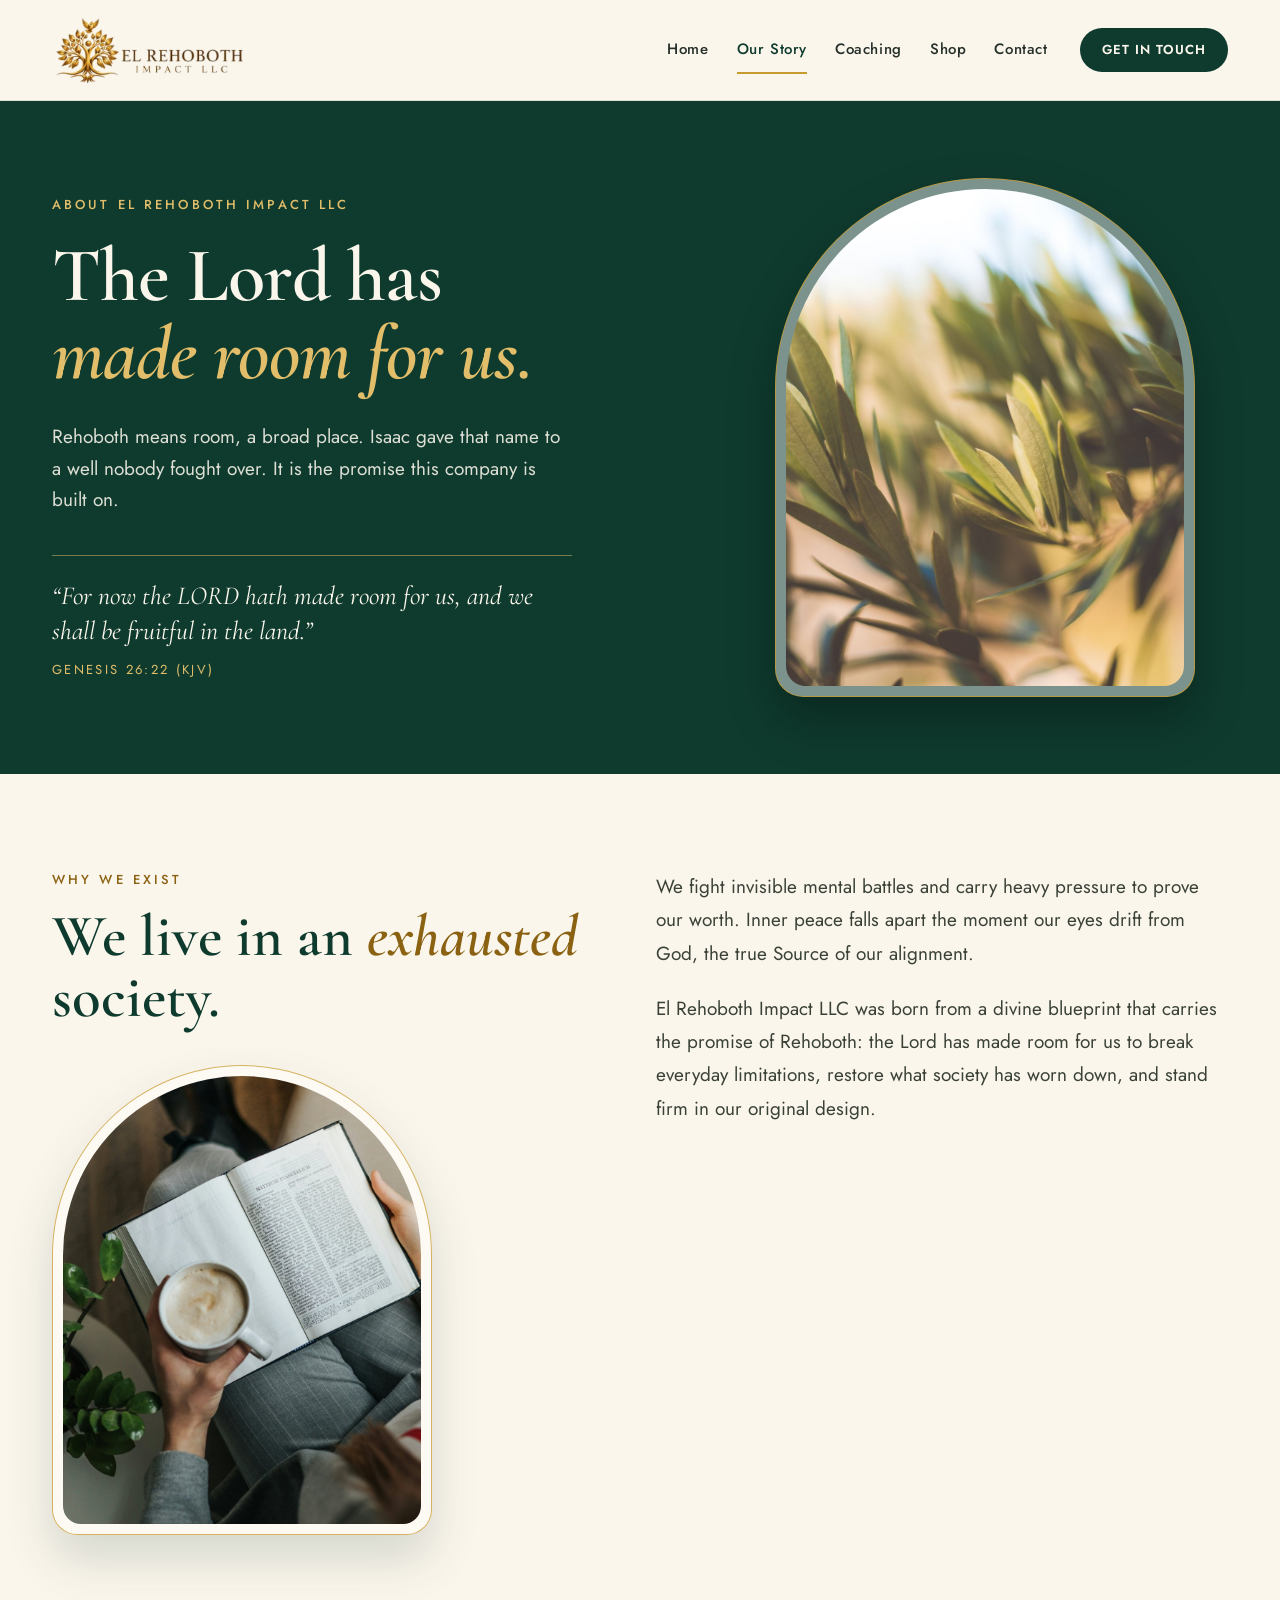
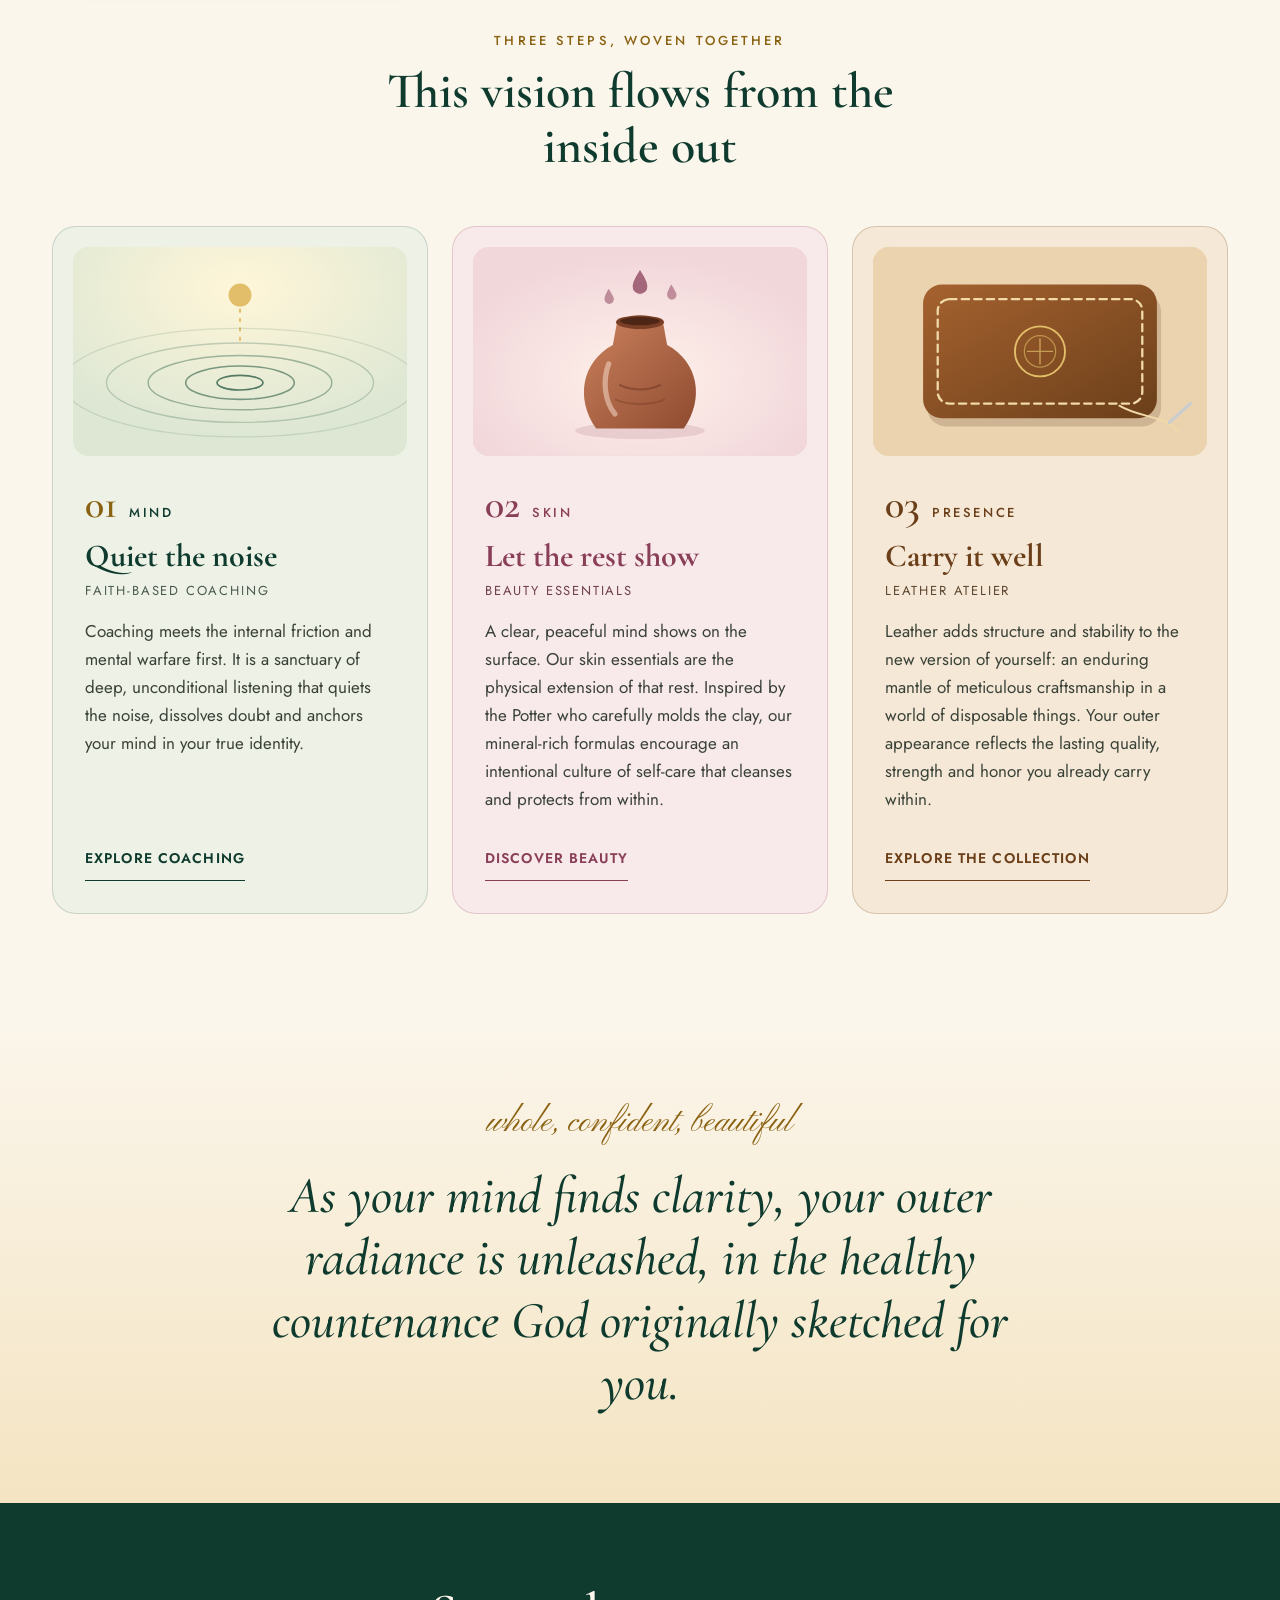
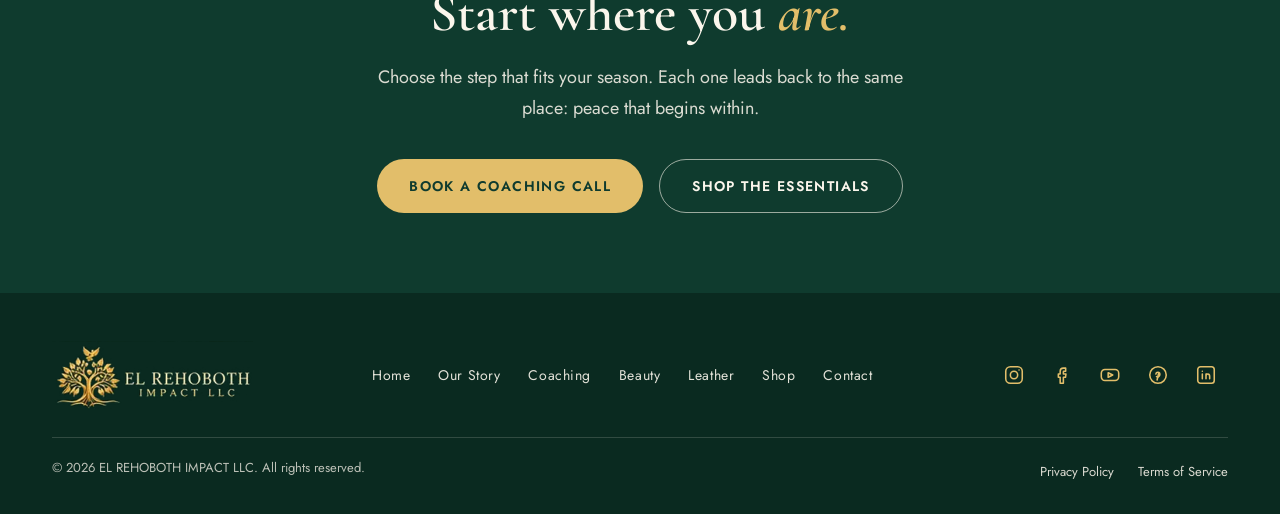
==== about.html @ 3566c7e3 "Initial commit: El Rehoboth Impact LLC website preview" ====
<!doctype html>
<html lang="en">
<head>
<meta charset="utf-8">
<meta name="viewport" content="width=device-width, initial-scale=1">
<title>Our Story | El Rehoboth Impact LLC</title>
<meta name="description" content="El Rehoboth Impact LLC: faith-based coaching, beauty essentials and leather craftsmanship, three expressions of one purpose.">
<link rel="preconnect" href="https://fonts.googleapis.com">
<link rel="preconnect" href="https://fonts.gstatic.com" crossorigin>
<link href="https://fonts.googleapis.com/css2?family=Cormorant+Garamond:ital,wght@0,500;0,600;0,700;1,500;1,600&family=Jost:wght@400;500;600&family=Pinyon+Script&display=swap" rel="stylesheet">
<style>
*,*::before,*::after{box-sizing:border-box}
body{margin:0;background:#FBF6EC}
a{text-decoration:none}
img{max-width:100%}
.erh-bar{padding:14px 32px}.erh-logo{height:72px}.erh-wide{display:flex}.erh-burger{display:none}
@media (max-width:899px){.erh-bar{padding:10px 20px}.erh-logo{height:60px}.erh-wide{display:none}.erh-burger{display:flex}}
@media (min-width:900px){.erh-mob{display:none!important}}
.erh-mob:not([hidden]){display:block}

body{margin:0}
a{text-decoration:none}
a:hover{opacity:.88}

</style>
</head>
<body>


<div style="width: 100%; background: #FBF6EC; color: #26302A; font-family: 'Jost', system-ui, sans-serif; line-height: 1.5; overflow: hidden;">

<!-- HEADER -->
<header class="erh-header" style="width: 100%; background: #FBF6EC; border-bottom: 1px solid rgba(15,59,46,0.12); font-family: 'Jost', system-ui, sans-serif; color: #26302A;">
<div class="erh-bar" style="max-width: 1240px; margin: 0 auto; box-sizing: border-box; display: flex; align-items: center; justify-content: space-between; gap: 16px 32px;">
<a href="index.html" aria-label="El Rehoboth Impact LLC, home" style="display: flex; align-items: center;"><img class="erh-logo" src="assets/logo-header.png" alt="El Rehoboth Impact LLC" style="display: block; width: auto;"></a>
<nav class="erh-wide" aria-label="Main" style="align-items: center; gap: 4px 28px;"><a href="index.html" style="white-space: nowrap; padding: 12px 0; font-size: 15px; font-weight: 500; letter-spacing: 0.04em; text-decoration: none; color: #26302A; border-bottom: 2px solid transparent;">Home</a><a href="about.html" style="white-space: nowrap; padding: 12px 0; font-size: 15px; font-weight: 500; letter-spacing: 0.04em; text-decoration: none; color: #0F3B2E; border-bottom: 2px solid #C99A2E;">Our Story</a><a href="coaching.html" style="white-space: nowrap; padding: 12px 0; font-size: 15px; font-weight: 500; letter-spacing: 0.04em; text-decoration: none; color: #26302A; border-bottom: 2px solid transparent;">Coaching</a><a href="shop.html" style="white-space: nowrap; padding: 12px 0; font-size: 15px; font-weight: 500; letter-spacing: 0.04em; text-decoration: none; color: #26302A; border-bottom: 2px solid transparent;">Shop</a><a href="contact.html" style="white-space: nowrap; padding: 12px 0; font-size: 15px; font-weight: 500; letter-spacing: 0.04em; text-decoration: none; color: #26302A; border-bottom: 2px solid transparent;">Contact</a><a href="contact.html" style="white-space: nowrap; height: 44px; padding: 0 22px; margin-left: 4px; border-radius: 999px; background: #0F3B2E; color: #FBF6EC; display: inline-flex; align-items: center; font-size: 13px; font-weight: 600; letter-spacing: 0.08em; text-transform: uppercase; text-decoration: none;">Get in Touch</a></nav>
<button class="erh-burger" type="button" aria-label="Menu" aria-expanded="false" style="width: 48px; height: 48px; border-radius: 14px; border: 1.5px solid #0F3B2E; background: transparent; color: #0F3B2E; align-items: center; justify-content: center; cursor: pointer;"><svg width="24" height="24" viewBox="0 0 24 24" fill="none" stroke="currentColor" stroke-width="1.8" stroke-linecap="round" aria-hidden="true"><path class="erh-ico" d="M4 7H20M4 12H20M4 17H20"></path></svg></button>
</div>
<nav class="erh-mob" aria-label="Mobile" hidden style="border-top: 1px solid rgba(15,59,46,0.12); padding: 8px 20px 28px; background: #FBF6EC;"><a href="index.html" style="display: flex; align-items: center; justify-content: space-between; min-height: 58px; padding: 0 4px; font-family: 'Cormorant Garamond', serif; font-size: 28px; font-weight: 600; text-decoration: none; color: #26302A; border-bottom: 1px solid rgba(15,59,46,0.12);"><span>Home</span><span style="width: 8px; height: 8px; border-radius: 50%; background: transparent;"></span></a><a href="about.html" style="display: flex; align-items: center; justify-content: space-between; min-height: 58px; padding: 0 4px; font-family: 'Cormorant Garamond', serif; font-size: 28px; font-weight: 600; text-decoration: none; color: #0F3B2E; border-bottom: 1px solid rgba(15,59,46,0.12);"><span>Our Story</span><span style="width: 8px; height: 8px; border-radius: 50%; background: #C99A2E;"></span></a><a href="coaching.html" style="display: flex; align-items: center; justify-content: space-between; min-height: 58px; padding: 0 4px; font-family: 'Cormorant Garamond', serif; font-size: 28px; font-weight: 600; text-decoration: none; color: #26302A; border-bottom: 1px solid rgba(15,59,46,0.12);"><span>Coaching</span><span style="width: 8px; height: 8px; border-radius: 50%; background: transparent;"></span></a><a href="shop.html" style="display: flex; align-items: center; justify-content: space-between; min-height: 58px; padding: 0 4px; font-family: 'Cormorant Garamond', serif; font-size: 28px; font-weight: 600; text-decoration: none; color: #26302A; border-bottom: 1px solid rgba(15,59,46,0.12);"><span>Shop</span><span style="width: 8px; height: 8px; border-radius: 50%; background: transparent;"></span></a><a href="contact.html" style="display: flex; align-items: center; justify-content: space-between; min-height: 58px; padding: 0 4px; font-family: 'Cormorant Garamond', serif; font-size: 28px; font-weight: 600; text-decoration: none; color: #26302A; border-bottom: 1px solid rgba(15,59,46,0.12);"><span>Contact</span><span style="width: 8px; height: 8px; border-radius: 50%; background: transparent;"></span></a><a href="contact.html" style="margin-top: 24px; height: 54px; border-radius: 999px; background: #0F3B2E; color: #FBF6EC; display: flex; align-items: center; justify-content: center; font-size: 14px; font-weight: 600; letter-spacing: 0.1em; text-transform: uppercase; text-decoration: none;">Get in Touch</a></nav>
</header>

<!-- ABOUT HERO: a broad place -->
<section style="overflow: hidden; background: #0F3B2E;">
<div style="max-width: 1240px; margin: 0 auto; padding: clamp(48px, 6vw, 88px) clamp(20px, 5vw, 32px) clamp(56px, 6vw, 96px); display: flex; flex-wrap: wrap; align-items: center; gap: 40px 64px;">
<div style="flex: 1 1 440px; min-width: 0; max-width: 640px;">
<div style="font-size: 13px; font-weight: 500; letter-spacing: 0.24em; text-transform: uppercase; color: #E2BE6A;">About El Rehoboth Impact LLC</div>
<h1 style="margin: 22px 0 0; font-family: 'Cormorant Garamond', serif; font-weight: 600; font-size: clamp(44px, 6vw, 80px); line-height: 1.02; color: #FBF6EC; letter-spacing: -0.01em;">
<span style="display: block;">The Lord has</span>
<span style="display: block; font-style: italic; color: #E2BE6A;">made room for us.</span>
</h1>
<p style="margin: 28px 0 0; max-width: 520px; font-size: 19px; line-height: 1.65; color: rgba(251,246,236,0.88);">Rehoboth means room, a broad place. Isaac gave that name to a well nobody fought over. It is the promise this company is built on.</p>
<figure style="margin: 40px 0 0; padding: 0; max-width: 520px; border-top: 1px solid rgba(226,190,106,0.5); padding-top: 22px;">
<blockquote style="margin: 0; font-family: 'Cormorant Garamond', serif; font-style: italic; font-size: 26px; line-height: 1.35; color: #FBF6EC;">“For now the LORD hath made room for us, and we shall be fruitful in the land.”</blockquote>
<figcaption style="margin-top: 12px; font-size: 13px; letter-spacing: 0.18em; text-transform: uppercase; color: #E2BE6A;">Genesis 26:22 (KJV)</figcaption>
</figure>
</div>
<div style="flex: 1 1 300px; min-width: 0; display: flex; justify-content: center;">
<div style="margin-top: 0px; width: 100%; max-width: 420px; box-sizing: border-box; padding: 10px; border: 1.5px solid rgba(201,154,46,0.75); border-radius: 210px 210px 28px 28px; background: rgba(255,255,255,0.45); box-shadow: 0 24px 48px rgba(0,0,0,0.3);">
<div style="border-radius: 200px 200px 20px 20px; overflow: hidden;">
<img src="assets/about-olive.jpg" alt="Sunlit olive branch against a soft golden background" style="display: block; width: 100%; aspect-ratio: 4 / 5; object-fit: cover; object-position: 55% 50%;">
</div>
</div>
</div>
</div>
</section>

<!-- WHY WE EXIST -->
<section style="background: #FBF6EC; padding: 96px 0 40px;">
<div style="max-width: 1240px; margin: 0 auto; padding: 0 32px; display: flex; flex-wrap: wrap; gap: 40px 72px; align-items: flex-start;">
<div style="flex: 1 1 380px; min-width: 0;">
<div style="font-size: 13px; font-weight: 500; letter-spacing: 0.24em; text-transform: uppercase; color: #8A6212;">Why we exist</div>
<h2 style="margin: 16px 0 0; font-family: 'Cormorant Garamond', serif; font-weight: 600; font-size: clamp(36px, 4.6vw, 60px); line-height: 1.05; color: #0F3B2E;">We live in an <span style="font-style: italic; color: #8A6212;">exhausted</span> society.</h2>
<div style="margin-top: 36px; width: 100%; max-width: 380px; box-sizing: border-box; padding: 10px; border: 1.5px solid rgba(201,154,46,0.75); border-radius: 210px 210px 28px 28px; background: rgba(255,255,255,0.45); box-shadow: 0 24px 48px rgba(15,59,46,0.16);">
<div style="border-radius: 200px 200px 20px 20px; overflow: hidden;">
<img src="assets/about-bible.jpg" alt="Hands holding an open Bible and a cup of coffee" style="display: block; width: 100%; aspect-ratio: 4 / 5; object-fit: cover; object-position: 50% 45%;">
</div>
</div>
</div>
<div style="flex: 1 1 420px; min-width: 0; font-size: 19px; line-height: 1.75; color: #3A4238;">
<p style="margin: 0;">We fight invisible mental battles and carry heavy pressure to prove our worth. Inner peace falls apart the moment our eyes drift from God, the true Source of our alignment.</p>
<p style="margin: 22px 0 0;">El Rehoboth Impact LLC was born from a divine blueprint that carries the promise of Rehoboth: the Lord has made room for us to break everyday limitations, restore what society has worn down, and stand firm in our original design.</p>
</div>
</div>
</section>

<!-- THREE STEPS -->
<section style="background: #FBF6EC; padding: 56px 0 96px;">
<div style="max-width: 1240px; margin: 0 auto; padding: 0 32px;">
<div style="text-align: center; max-width: 620px; margin: 0 auto 52px;">
<div style="font-size: 13px; font-weight: 500; letter-spacing: 0.24em; text-transform: uppercase; color: #8A6212;">Three steps, woven together</div>
<h2 style="margin: 14px 0 0; font-family: 'Cormorant Garamond', serif; font-weight: 600; font-size: clamp(34px, 4vw, 50px); line-height: 1.1; color: #0F3B2E;">This vision flows from the inside out</h2>
</div>
<div style="display: flex; flex-wrap: wrap; gap: 24px;">

<article id="mind" style="flex: 1 1 320px; min-width: 0; box-sizing: border-box; padding: 20px 20px 32px; border-radius: 24px; background: #EDF1E6; border: 1px solid rgba(15,59,46,0.16); display: flex; flex-direction: column;">
<div style="border-radius: 16px; overflow: hidden; background: #DDE7D4;">
<svg viewBox="0 0 320 200" style="display: block; width: 100%; height: auto;" role="img" aria-label="Ripples settling on still water under a single point of light">
<defs>
<radialGradient id="calmGlow" cx="0.5" cy="0.2" r="0.7"><stop offset="0" stop-color="#FFF6D8"></stop><stop offset="1" stop-color="#DDE7D4"></stop></radialGradient>
</defs>
<rect width="320" height="200" fill="url(#calmGlow)"></rect>
<circle cx="160" cy="46" r="11" fill="#E2BE6A"></circle>
<path d="M160 60V92" stroke="#E2BE6A" stroke-width="2" stroke-linecap="round" stroke-dasharray="2 7"></path>
<g fill="none" stroke="#2F5E46">
<ellipse cx="160" cy="130" rx="22" ry="7" stroke-opacity="0.8" stroke-width="1.6"></ellipse>
<ellipse cx="160" cy="130" rx="52" ry="16" stroke-opacity="0.6" stroke-width="1.5"></ellipse>
<ellipse cx="160" cy="130" rx="88" ry="26" stroke-opacity="0.42" stroke-width="1.4"></ellipse>
<ellipse cx="160" cy="130" rx="128" ry="38" stroke-opacity="0.26" stroke-width="1.3"></ellipse>
<ellipse cx="160" cy="130" rx="170" ry="52" stroke-opacity="0.15" stroke-width="1.2"></ellipse>
</g>
</svg>
</div>
<div style="padding: 28px 12px 0; display: flex; flex-direction: column; flex: 1;">
<div style="display: flex; align-items: baseline; gap: 12px;">
<span style="font-family: 'Cormorant Garamond', serif; font-size: 40px; font-weight: 600; line-height: 1; color: #8A6212;">01</span>
<span style="font-size: 13px; font-weight: 500; letter-spacing: 0.2em; text-transform: uppercase; color: #0F3B2E;">Mind</span>
</div>
<h3 style="margin: 14px 0 0; font-family: 'Cormorant Garamond', serif; font-weight: 700; font-size: 32px; line-height: 1.1; color: #0F3B2E;">Quiet the noise</h3>
<div style="margin-top: 8px; font-size: 13px; letter-spacing: 0.14em; text-transform: uppercase; color: #4B5A50;">Faith-Based Coaching</div>
<p style="margin: 16px 0 0; font-size: 17px; line-height: 1.65; color: #3A4238;">Coaching meets the internal friction and mental warfare first. It is a sanctuary of deep, unconditional listening that quiets the noise, dissolves doubt and anchors your mind in your true identity.</p>
<div style="margin-top: auto; padding-top: 24px;">
<a href="coaching.html" style="min-height: 44px; display: inline-flex; align-items: center; gap: 10px; font-size: 14px; font-weight: 600; letter-spacing: 0.08em; text-transform: uppercase; color: #0F3B2E; border-bottom: 1.5px solid #0F3B2E;">Explore coaching</a>
</div>
</div>
</article>

<article id="skin" style="flex: 1 1 320px; min-width: 0; box-sizing: border-box; padding: 20px 20px 32px; border-radius: 24px; background: #F8E9EA; border: 1px solid rgba(138,63,88,0.2); display: flex; flex-direction: column;">
<div style="border-radius: 16px; overflow: hidden; background: #F1D6DA;">
<svg viewBox="0 0 320 200" style="display: block; width: 100%; height: auto;" role="img" aria-label="A clay vessel with drops of dew falling toward it">
<defs>
<radialGradient id="vesselGlow" cx="0.5" cy="0.62" r="0.6"><stop offset="0" stop-color="#FFF1EA"></stop><stop offset="1" stop-color="#F1D6DA"></stop></radialGradient>
<linearGradient id="clay" x1="0" y1="0" x2="1" y2="1"><stop offset="0" stop-color="#C9805C"></stop><stop offset="1" stop-color="#8F4B30"></stop></linearGradient>
</defs>
<rect width="320" height="200" fill="url(#vesselGlow)"></rect>
<ellipse cx="160" cy="176" rx="62" ry="8" fill="#8A3F58" fill-opacity="0.14"></ellipse>
<path d="M118 174C98 146 104 110 134 94L138 72H182L186 94C216 110 222 146 202 174Z" fill="url(#clay)"></path>
<ellipse cx="160" cy="72" rx="23" ry="6.5" fill="#7A3E26"></ellipse>
<ellipse cx="160" cy="71" rx="19" ry="4" fill="#4E2616"></ellipse>
<path d="M130 112C124 128 126 148 136 160" fill="none" stroke="#F5D9C6" stroke-opacity="0.55" stroke-width="5" stroke-linecap="round"></path>
<path d="M140 132C152 138 168 138 180 132" fill="none" stroke="#6E3520" stroke-opacity="0.5" stroke-width="2"></path>
<path d="M136 146C150 152 170 152 184 146" fill="none" stroke="#6E3520" stroke-opacity="0.35" stroke-width="2"></path>
<g fill="#8A3F58">
<path d="M160 22C155 30 153 34 153 38A7 7 0 0 0 167 38C167 34 165 30 160 22Z" fill-opacity="0.75"></path>
<path d="M190 36C187 41 186 44 186 46A4.5 4.5 0 0 0 195 46C195 44 193 41 190 36Z" fill-opacity="0.5"></path>
<path d="M130 40C127 45 126 48 126 50A4.5 4.5 0 0 0 135 50C135 48 133 45 130 40Z" fill-opacity="0.5"></path>
</g>
</svg>
</div>
<div style="padding: 28px 12px 0; display: flex; flex-direction: column; flex: 1;">
<div style="display: flex; align-items: baseline; gap: 12px;">
<span style="font-family: 'Cormorant Garamond', serif; font-size: 40px; font-weight: 600; line-height: 1; color: #8A3F58;">02</span>
<span style="font-size: 13px; font-weight: 500; letter-spacing: 0.2em; text-transform: uppercase; color: #8A3F58;">Skin</span>
</div>
<h3 style="margin: 14px 0 0; font-family: 'Cormorant Garamond', serif; font-weight: 700; font-size: 32px; line-height: 1.1; color: #8A3F58;">Let the rest show</h3>
<div style="margin-top: 8px; font-size: 13px; letter-spacing: 0.14em; text-transform: uppercase; color: #6E3F4E;">Beauty Essentials</div>
<p style="margin: 16px 0 0; font-size: 17px; line-height: 1.65; color: #3A4238;">A clear, peaceful mind shows on the surface. Our skin essentials are the physical extension of that rest. Inspired by the Potter who carefully molds the clay, our mineral-rich formulas encourage an intentional culture of self-care that cleanses and protects from within.</p>
<div style="margin-top: auto; padding-top: 24px;">
<a href="beauty.html" style="min-height: 44px; display: inline-flex; align-items: center; gap: 10px; font-size: 14px; font-weight: 600; letter-spacing: 0.08em; text-transform: uppercase; color: #8A3F58; border-bottom: 1.5px solid #8A3F58;">Discover beauty</a>
</div>
</div>
</article>

<article id="presence" style="flex: 1 1 320px; min-width: 0; box-sizing: border-box; padding: 20px 20px 32px; border-radius: 24px; background: #F5E8D6; border: 1px solid rgba(107,63,26,0.22); display: flex; flex-direction: column;">
<div style="border-radius: 16px; overflow: hidden; background: #EBD3B0;">
<svg viewBox="0 0 320 200" style="display: block; width: 100%; height: auto;" role="img" aria-label="A piece of leather with hand-stitched edges and a needle">
<defs>
<linearGradient id="hide" x1="0" y1="0" x2="1" y2="1"><stop offset="0" stop-color="#A5622F"></stop><stop offset="1" stop-color="#6B3F1A"></stop></linearGradient>
</defs>
<rect width="320" height="200" fill="#EBD3B0"></rect>
<rect x="48" y="36" width="224" height="128" rx="18" fill="#4B2A10" fill-opacity="0.18" transform="translate(4 8)"></rect>
<rect x="48" y="36" width="224" height="128" rx="18" fill="url(#hide)"></rect>
<rect x="62" y="50" width="196" height="100" rx="11" fill="none" stroke="#F1D9A8" stroke-width="2.2" stroke-dasharray="7 5" stroke-linecap="round"></rect>
<circle cx="160" cy="100" r="24" fill="none" stroke="#E2BE6A" stroke-width="1.8"></circle>
<circle cx="160" cy="100" r="15" fill="none" stroke="#E2BE6A" stroke-opacity="0.6" stroke-width="1.2"></circle>
<path d="M148 100H172M160 88V112" stroke="#E2BE6A" stroke-opacity="0.7" stroke-width="1.4" stroke-linecap="round"></path>
<path d="M236 152C256 164 276 160 292 176" fill="none" stroke="#F1D9A8" stroke-width="1.8" stroke-linecap="round"></path>
<path d="M284 168L304 150" stroke="#C8CDD0" stroke-width="3" stroke-linecap="round"></path>
</svg>
</div>
<div style="padding: 28px 12px 0; display: flex; flex-direction: column; flex: 1;">
<div style="display: flex; align-items: baseline; gap: 12px;">
<span style="font-family: 'Cormorant Garamond', serif; font-size: 40px; font-weight: 600; line-height: 1; color: #6B3F1A;">03</span>
<span style="font-size: 13px; font-weight: 500; letter-spacing: 0.2em; text-transform: uppercase; color: #6B3F1A;">Presence</span>
</div>
<h3 style="margin: 14px 0 0; font-family: 'Cormorant Garamond', serif; font-weight: 700; font-size: 32px; line-height: 1.1; color: #6B3F1A;">Carry it well</h3>
<div style="margin-top: 8px; font-size: 13px; letter-spacing: 0.14em; text-transform: uppercase; color: #5E4730;">Leather Atelier</div>
<p style="margin: 16px 0 0; font-size: 17px; line-height: 1.65; color: #3A4238;">Leather adds structure and stability to the new version of yourself: an enduring mantle of meticulous craftsmanship in a world of disposable things. Your outer appearance reflects the lasting quality, strength and honor you already carry within.</p>
<div style="margin-top: auto; padding-top: 24px;">
<a href="leather.html" style="min-height: 44px; display: inline-flex; align-items: center; gap: 10px; font-size: 14px; font-weight: 600; letter-spacing: 0.08em; text-transform: uppercase; color: #6B3F1A; border-bottom: 1.5px solid #6B3F1A;">Explore the collection</a>
</div>
</div>
</article>

</div>
</div>
</section>

<!-- CLOSING QUOTE -->
<section style="background: linear-gradient(180deg, #FBF6EC 0%, #F4E4C2 100%); padding: 88px 0;">
<div style="max-width: 860px; margin: 0 auto; padding: 0 32px; text-align: center;">
<div style="font-family: 'Pinyon Script', cursive; font-size: 34px; color: #8A6212;">whole, confident, beautiful</div>
<p style="margin: 16px 0 0; font-family: 'Cormorant Garamond', serif; font-style: italic; font-weight: 500; font-size: clamp(30px, 4.4vw, 52px); line-height: 1.2; color: #0F3B2E;">As your mind finds clarity, your outer radiance is unleashed, in the healthy countenance God originally sketched for you.</p>
</div>
</section>

<!-- CTA -->
<section style="background: #0F3B2E; padding: 80px 0;">
<div style="max-width: 760px; margin: 0 auto; padding: 0 32px; text-align: center;">
<h2 style="margin: 0; font-family: 'Cormorant Garamond', serif; font-weight: 600; font-size: clamp(34px, 4.6vw, 54px); line-height: 1.1; color: #FBF6EC;">Start where you <span style="font-style: italic; color: #E2BE6A;">are.</span></h2>
<p style="margin: 20px auto 0; max-width: 560px; font-size: 18px; line-height: 1.7; color: rgba(251,246,236,0.86);">Choose the step that fits your season. Each one leads back to the same place: peace that begins within.</p>
<div style="margin-top: 36px; display: flex; flex-wrap: wrap; justify-content: center; gap: 14px 16px;">
<a href="contact.html" style="height: 54px; padding: 0 32px; border-radius: 999px; background: #E2BE6A; color: #0F3B2E; display: inline-flex; align-items: center; font-size: 14px; font-weight: 600; letter-spacing: 0.1em; text-transform: uppercase;">Book a coaching call</a>
<a href="shop.html" style="height: 54px; padding: 0 32px; border-radius: 999px; border: 1.5px solid rgba(251,246,236,0.6); color: #FBF6EC; display: inline-flex; align-items: center; font-size: 14px; font-weight: 600; letter-spacing: 0.1em; text-transform: uppercase;">Shop the essentials</a>
</div>
</div>
</section>

<!-- FOOTER -->
<footer style="width: 100%; background: #0A2A20; color: rgba(251,246,236,0.82); font-family: 'Jost', system-ui, sans-serif;">
<div style="max-width: 1240px; margin: 0 auto; padding: 48px 32px 28px; box-sizing: border-box;">
<div style="display: flex; flex-wrap: wrap; align-items: center; justify-content: space-between; gap: 24px 32px;">
<a href="index.html" aria-label="El Rehoboth Impact LLC, home" style="display: flex; align-items: center;">
<img src="assets/logo-footer.png" alt="" style="display: block; height: 68px; width: auto;">
</a>
<nav aria-label="Footer" style="display: flex; flex-wrap: wrap; gap: 0 28px; font-size: 14px; letter-spacing: 0.04em;">
<a href="index.html" style="color: rgba(251,246,236,0.9); padding: 12px 0; text-decoration: none;">Home</a>
<a href="about.html" style="color: rgba(251,246,236,0.9); padding: 12px 0; text-decoration: none;">Our Story</a>
<a href="coaching.html" style="color: rgba(251,246,236,0.9); padding: 12px 0; text-decoration: none;">Coaching</a>
<a href="beauty.html" style="color: rgba(251,246,236,0.9); padding: 12px 0; text-decoration: none;">Beauty</a>
<a href="leather.html" style="color: rgba(251,246,236,0.9); padding: 12px 0; text-decoration: none;">Leather</a>
<a href="shop.html" style="color: rgba(251,246,236,0.9); padding: 12px 0; text-decoration: none;">Shop</a>
<a href="contact.html" style="color: rgba(251,246,236,0.9); padding: 12px 0; text-decoration: none;">Contact</a>
</nav>
<div style="display: flex; gap: 4px;">
<a href="#" aria-label="Instagram" style="width: 44px; height: 44px; display: flex; align-items: center; justify-content: center; color: #E2BE6A;"><svg width="22" height="22" viewBox="0 0 24 24" fill="none" stroke="currentColor" stroke-width="1.7" stroke-linecap="round" stroke-linejoin="round" aria-hidden="true"><rect x="3" y="3" width="18" height="18" rx="5"></rect><circle cx="12" cy="12" r="4"></circle><path d="M17.5 6.5v.01"></path></svg></a>
<a href="#" aria-label="Facebook" style="width: 44px; height: 44px; display: flex; align-items: center; justify-content: center; color: #E2BE6A;"><svg width="22" height="22" viewBox="0 0 24 24" fill="none" stroke="currentColor" stroke-width="1.7" stroke-linecap="round" stroke-linejoin="round" aria-hidden="true"><path d="M14 8h2V4.5h-2.5A3.5 3.5 0 0 0 10 8v3H8v3.5h2V21h3.5v-6.5h2.3l.5-3.5H13.5V8.7c0-.4.2-.7.5-.7z"></path></svg></a>
<a href="#" aria-label="YouTube" style="width: 44px; height: 44px; display: flex; align-items: center; justify-content: center; color: #E2BE6A;"><svg width="22" height="22" viewBox="0 0 24 24" fill="none" stroke="currentColor" stroke-width="1.7" stroke-linecap="round" stroke-linejoin="round" aria-hidden="true"><rect x="2.5" y="6" width="19" height="12" rx="4"></rect><path d="M10 9.5l5 2.5-5 2.5z"></path></svg></a>
<a href="#" aria-label="Pinterest" style="width: 44px; height: 44px; display: flex; align-items: center; justify-content: center; color: #E2BE6A;"><svg width="22" height="22" viewBox="0 0 24 24" fill="none" stroke="currentColor" stroke-width="1.7" stroke-linecap="round" stroke-linejoin="round" aria-hidden="true"><circle cx="12" cy="12" r="9"></circle><path d="M11 17.5l1.6-7"></path><path d="M9.6 11c.4-2.4 4.4-2.8 4.4.4 0 2-2 3.4-3.6 2.4"></path></svg></a>
<a href="#" aria-label="LinkedIn" style="width: 44px; height: 44px; display: flex; align-items: center; justify-content: center; color: #E2BE6A;"><svg width="22" height="22" viewBox="0 0 24 24" fill="none" stroke="currentColor" stroke-width="1.7" stroke-linecap="round" stroke-linejoin="round" aria-hidden="true"><rect x="3" y="3" width="18" height="18" rx="3"></rect><path d="M8 11v5M8 8v.01M12 16v-5M12 13c0-1.5 1-2 2-2s2 .8 2 2.5V16"></path></svg></a>
</div>
</div>
<div style="margin-top: 28px; padding-top: 20px; border-top: 1px solid rgba(251,246,236,0.16); display: flex; flex-wrap: wrap; justify-content: space-between; gap: 8px 24px; font-size: 13px; color: rgba(251,246,236,0.74);">
<span>© 2026 EL REHOBOTH IMPACT LLC. All rights reserved.</span>
<span style="display: flex; gap: 24px;">
<a href="#" style="color: rgba(251,246,236,0.86); padding: 4px 0;">Privacy Policy</a>
<a href="#" style="color: rgba(251,246,236,0.86); padding: 4px 0;">Terms of Service</a>
</span>
</div>
</div>
</footer>

</div>

<script>
(function(){var b=document.querySelector('.erh-burger'),m=document.querySelector('.erh-mob'),i=document.querySelector('.erh-ico');
if(!b)return;b.addEventListener('click',function(){var o=m.hasAttribute('hidden');if(o){m.removeAttribute('hidden')}else{m.setAttribute('hidden','')}
b.setAttribute('aria-expanded',o?'true':'false');i.setAttribute('d',o?'M5 5L19 19M19 5L5 19':'M4 7H20M4 12H20M4 17H20');});
window.addEventListener('resize',function(){if(window.innerWidth>=900){m.setAttribute('hidden','');b.setAttribute('aria-expanded','false')}});})();
</script>

</body>
</html>
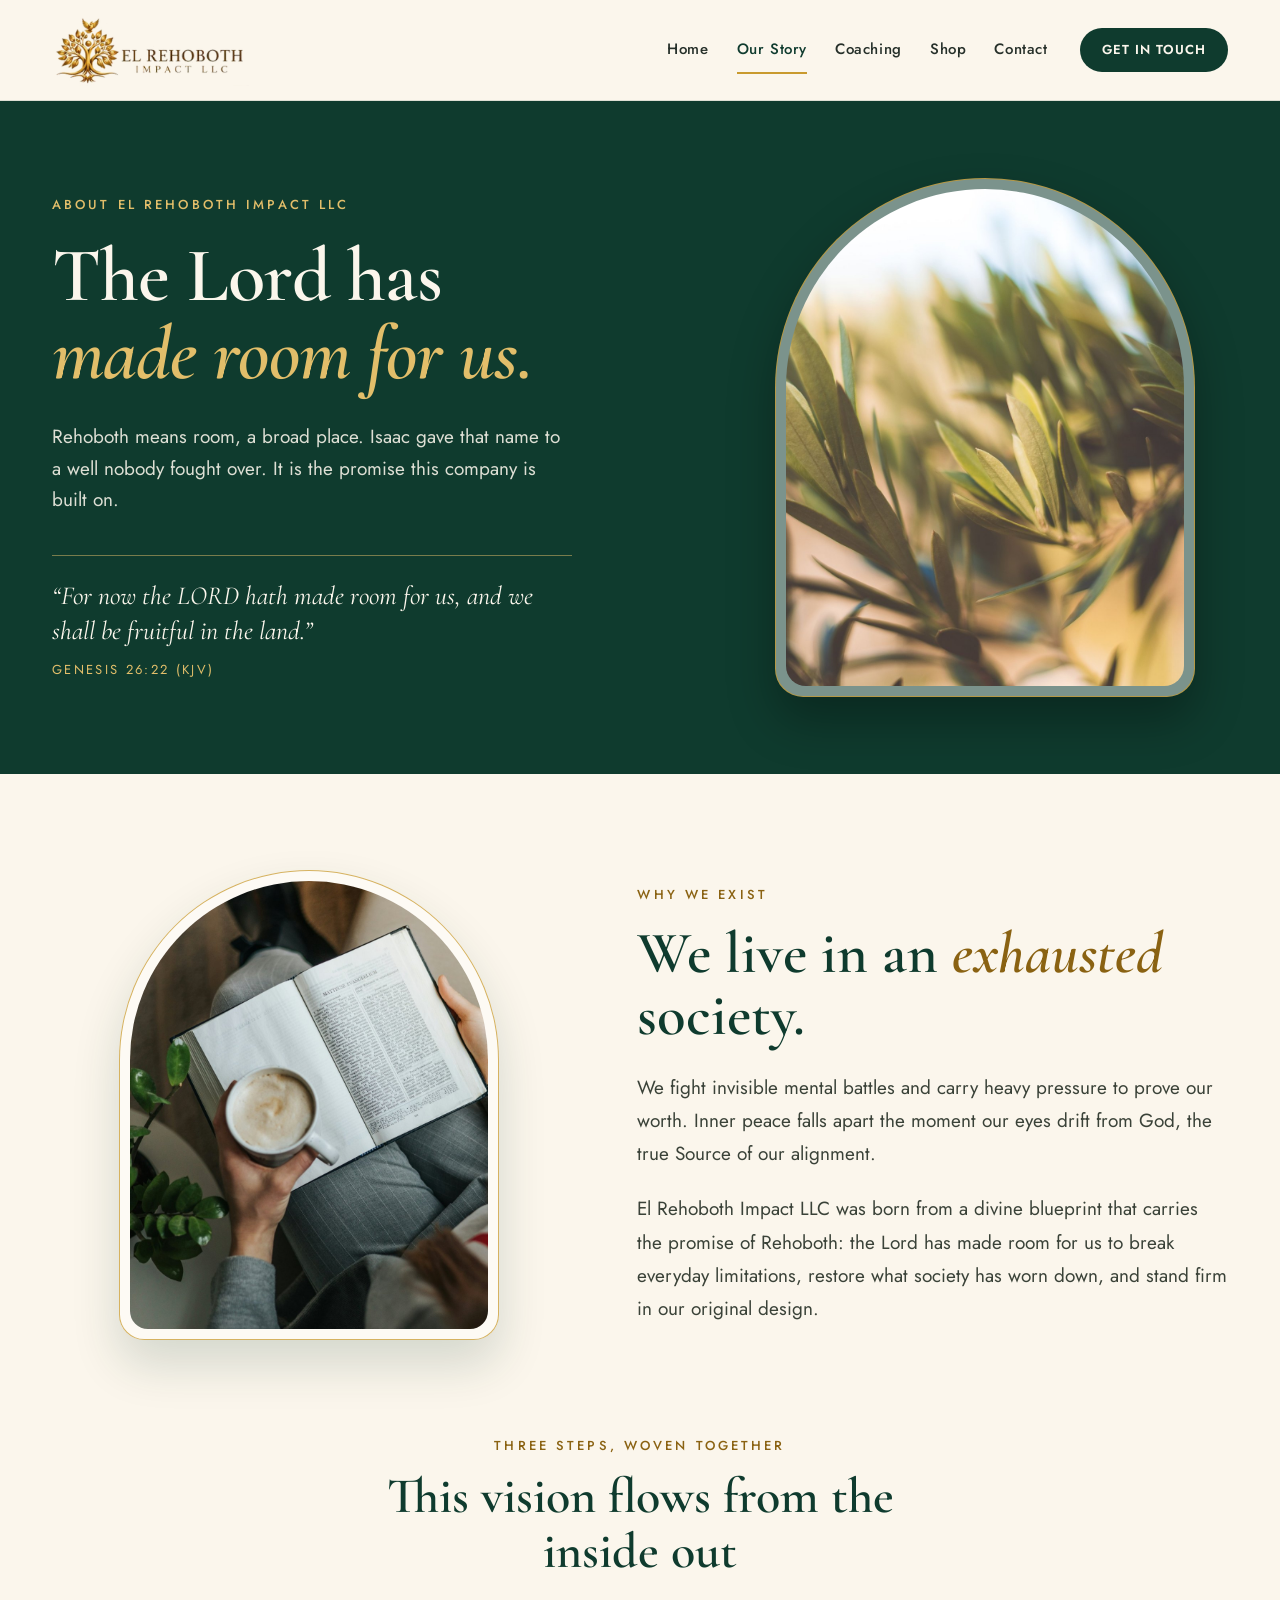
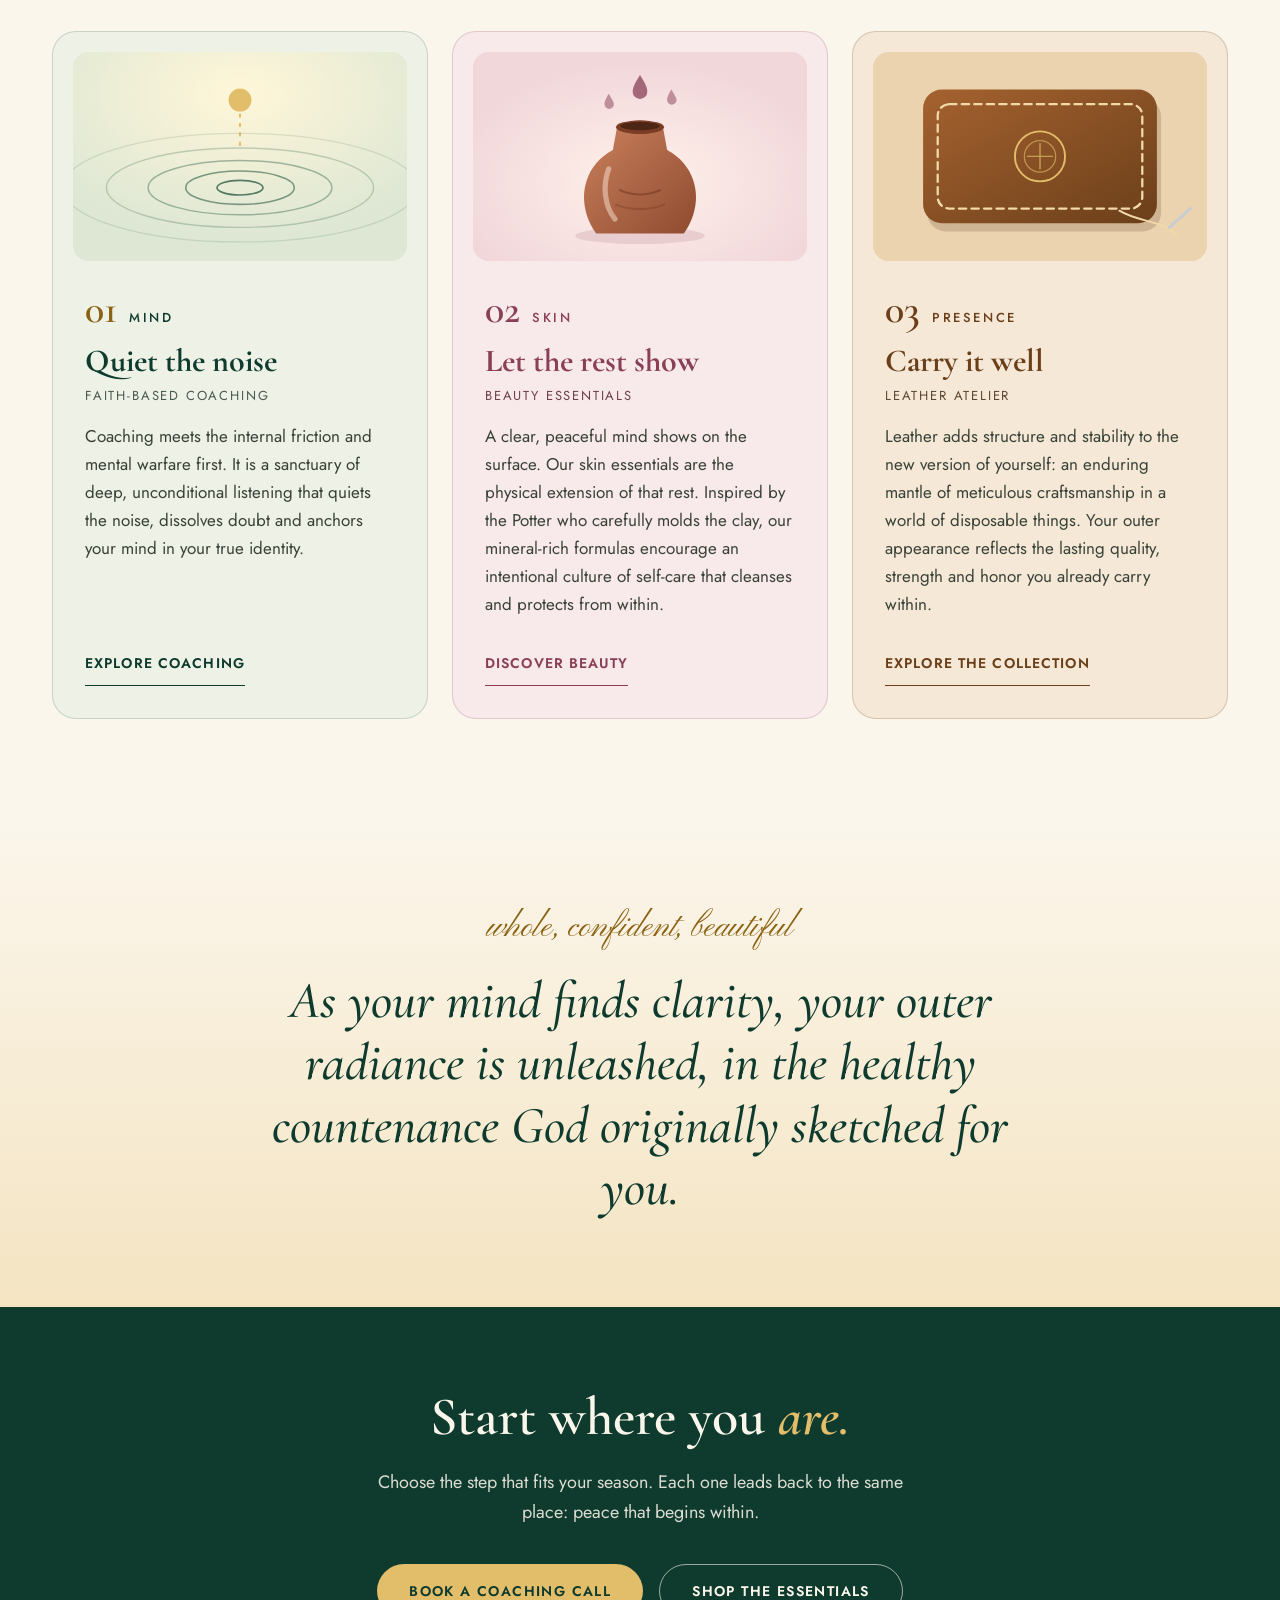
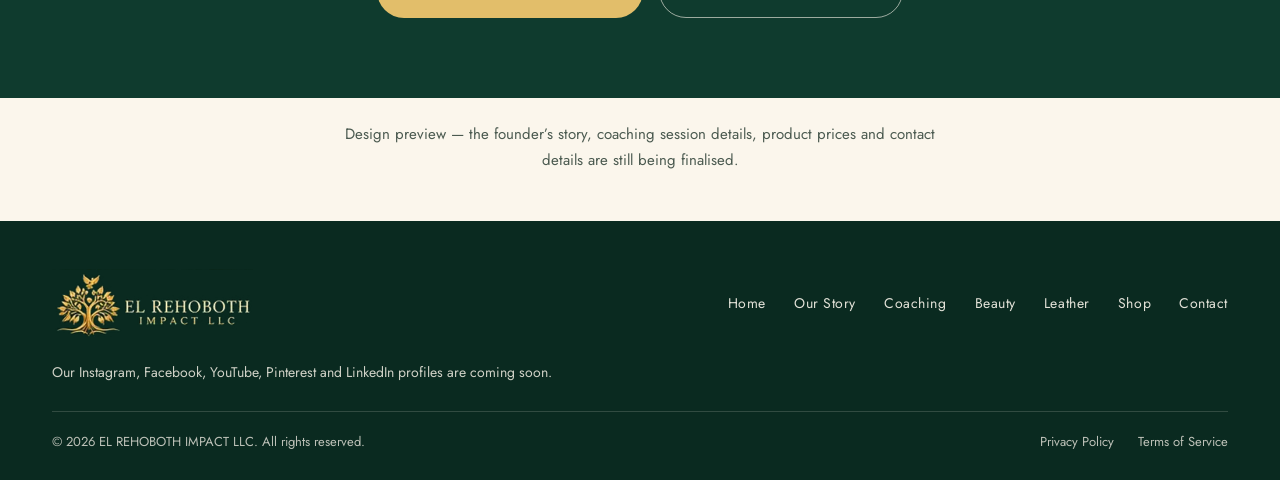
==== commit 42e306f2: "Fix design discrepancies: equal-height card grids, consistent shop imagery, category deep links, men" ====
--- a/about.html
+++ b/about.html
@@ -8,21 +8,7 @@
 <link rel="preconnect" href="https://fonts.googleapis.com">
 <link rel="preconnect" href="https://fonts.gstatic.com" crossorigin>
 <link href="https://fonts.googleapis.com/css2?family=Cormorant+Garamond:ital,wght@0,500;0,600;0,700;1,500;1,600&family=Jost:wght@400;500;600&family=Pinyon+Script&display=swap" rel="stylesheet">
-<style>
-*,*::before,*::after{box-sizing:border-box}
-body{margin:0;background:#FBF6EC}
-a{text-decoration:none}
-img{max-width:100%}
-.erh-bar{padding:14px 32px}.erh-logo{height:72px}.erh-wide{display:flex}.erh-burger{display:none}
-@media (max-width:899px){.erh-bar{padding:10px 20px}.erh-logo{height:60px}.erh-wide{display:none}.erh-burger{display:flex}}
-@media (min-width:900px){.erh-mob{display:none!important}}
-.erh-mob:not([hidden]){display:block}
-
-body{margin:0}
-a{text-decoration:none}
-a:hover{opacity:.88}
-
-</style>
+<link rel="stylesheet" href="assets/site.css">
 </head>
 <body>
 
@@ -66,19 +52,17 @@
 
 <!-- WHY WE EXIST -->
 <section style="background: #FBF6EC; padding: 96px 0 40px;">
-<div style="max-width: 1240px; margin: 0 auto; padding: 0 32px; display: flex; flex-wrap: wrap; gap: 40px 72px; align-items: flex-start;">
-<div style="flex: 1 1 380px; min-width: 0;">
+<div class="erh-editorial" style="max-width: 1240px; margin: 0 auto; padding: 0 32px;">
+<div class="erh-editorial-copy">
 <div style="font-size: 13px; font-weight: 500; letter-spacing: 0.24em; text-transform: uppercase; color: #8A6212;">Why we exist</div>
 <h2 style="margin: 16px 0 0; font-family: 'Cormorant Garamond', serif; font-weight: 600; font-size: clamp(36px, 4.6vw, 60px); line-height: 1.05; color: #0F3B2E;">We live in an <span style="font-style: italic; color: #8A6212;">exhausted</span> society.</h2>
-<div style="margin-top: 36px; width: 100%; max-width: 380px; box-sizing: border-box; padding: 10px; border: 1.5px solid rgba(201,154,46,0.75); border-radius: 210px 210px 28px 28px; background: rgba(255,255,255,0.45); box-shadow: 0 24px 48px rgba(15,59,46,0.16);">
+<p style="margin: 0;">We fight invisible mental battles and carry heavy pressure to prove our worth. Inner peace falls apart the moment our eyes drift from God, the true Source of our alignment.</p>
+<p style="margin: 22px 0 0;">El Rehoboth Impact LLC was born from a divine blueprint that carries the promise of Rehoboth: the Lord has made room for us to break everyday limitations, restore what society has worn down, and stand firm in our original design.</p>
+</div>
+<div class="erh-editorial-photo" style="box-sizing: border-box; padding: 10px; border: 1.5px solid rgba(201,154,46,0.75); border-radius: 210px 210px 28px 28px; background: rgba(255,255,255,0.45); box-shadow: 0 24px 48px rgba(15,59,46,0.16);">
 <div style="border-radius: 200px 200px 20px 20px; overflow: hidden;">
 <img src="assets/about-bible.jpg" alt="Hands holding an open Bible and a cup of coffee" style="display: block; width: 100%; aspect-ratio: 4 / 5; object-fit: cover; object-position: 50% 45%;">
 </div>
-</div>
-</div>
-<div style="flex: 1 1 420px; min-width: 0; font-size: 19px; line-height: 1.75; color: #3A4238;">
-<p style="margin: 0;">We fight invisible mental battles and carry heavy pressure to prove our worth. Inner peace falls apart the moment our eyes drift from God, the true Source of our alignment.</p>
-<p style="margin: 22px 0 0;">El Rehoboth Impact LLC was born from a divine blueprint that carries the promise of Rehoboth: the Lord has made room for us to break everyday limitations, restore what society has worn down, and stand firm in our original design.</p>
 </div>
 </div>
 </section>
@@ -90,7 +74,7 @@
 <div style="font-size: 13px; font-weight: 500; letter-spacing: 0.24em; text-transform: uppercase; color: #8A6212;">Three steps, woven together</div>
 <h2 style="margin: 14px 0 0; font-family: 'Cormorant Garamond', serif; font-weight: 600; font-size: clamp(34px, 4vw, 50px); line-height: 1.1; color: #0F3B2E;">This vision flows from the inside out</h2>
 </div>
-<div style="display: flex; flex-wrap: wrap; gap: 24px;">
+<div class="erh-card-grid">
 
 <article id="mind" style="flex: 1 1 320px; min-width: 0; box-sizing: border-box; padding: 20px 20px 32px; border-radius: 24px; background: #EDF1E6; border: 1px solid rgba(15,59,46,0.16); display: flex; flex-direction: column;">
 <div style="border-radius: 16px; overflow: hidden; background: #DDE7D4;">
@@ -210,12 +194,18 @@
 <p style="margin: 20px auto 0; max-width: 560px; font-size: 18px; line-height: 1.7; color: rgba(251,246,236,0.86);">Choose the step that fits your season. Each one leads back to the same place: peace that begins within.</p>
 <div style="margin-top: 36px; display: flex; flex-wrap: wrap; justify-content: center; gap: 14px 16px;">
 <a href="contact.html" style="height: 54px; padding: 0 32px; border-radius: 999px; background: #E2BE6A; color: #0F3B2E; display: inline-flex; align-items: center; font-size: 14px; font-weight: 600; letter-spacing: 0.1em; text-transform: uppercase;">Book a coaching call</a>
-<a href="shop.html" style="height: 54px; padding: 0 32px; border-radius: 999px; border: 1.5px solid rgba(251,246,236,0.6); color: #FBF6EC; display: inline-flex; align-items: center; font-size: 14px; font-weight: 600; letter-spacing: 0.1em; text-transform: uppercase;">Shop the essentials</a>
+<a href="shop.html#beauty" style="height: 54px; padding: 0 32px; border-radius: 999px; border: 1.5px solid rgba(251,246,236,0.6); color: #FBF6EC; display: inline-flex; align-items: center; font-size: 14px; font-weight: 600; letter-spacing: 0.1em; text-transform: uppercase;">Shop the essentials</a>
 </div>
 </div>
 </section>
 
 <!-- FOOTER -->
+<section style="background: #FBF6EC; padding: 0 0 48px;">
+<div style="max-width: 1240px; margin: 0 auto; padding: 0 32px;">
+<p class="erh-preview-note" style="text-align: center;">Design preview &mdash; the founder&rsquo;s story, coaching session details, product prices and contact details are still being finalised.</p>
+</div>
+</section>
+
 <footer style="width: 100%; background: #0A2A20; color: rgba(251,246,236,0.82); font-family: 'Jost', system-ui, sans-serif;">
 <div style="max-width: 1240px; margin: 0 auto; padding: 48px 32px 28px; box-sizing: border-box;">
 <div style="display: flex; flex-wrap: wrap; align-items: center; justify-content: space-between; gap: 24px 32px;">
@@ -231,32 +221,18 @@
 <a href="shop.html" style="color: rgba(251,246,236,0.9); padding: 12px 0; text-decoration: none;">Shop</a>
 <a href="contact.html" style="color: rgba(251,246,236,0.9); padding: 12px 0; text-decoration: none;">Contact</a>
 </nav>
-<div style="display: flex; gap: 4px;">
-<a href="#" aria-label="Instagram" style="width: 44px; height: 44px; display: flex; align-items: center; justify-content: center; color: #E2BE6A;"><svg width="22" height="22" viewBox="0 0 24 24" fill="none" stroke="currentColor" stroke-width="1.7" stroke-linecap="round" stroke-linejoin="round" aria-hidden="true"><rect x="3" y="3" width="18" height="18" rx="5"></rect><circle cx="12" cy="12" r="4"></circle><path d="M17.5 6.5v.01"></path></svg></a>
-<a href="#" aria-label="Facebook" style="width: 44px; height: 44px; display: flex; align-items: center; justify-content: center; color: #E2BE6A;"><svg width="22" height="22" viewBox="0 0 24 24" fill="none" stroke="currentColor" stroke-width="1.7" stroke-linecap="round" stroke-linejoin="round" aria-hidden="true"><path d="M14 8h2V4.5h-2.5A3.5 3.5 0 0 0 10 8v3H8v3.5h2V21h3.5v-6.5h2.3l.5-3.5H13.5V8.7c0-.4.2-.7.5-.7z"></path></svg></a>
-<a href="#" aria-label="YouTube" style="width: 44px; height: 44px; display: flex; align-items: center; justify-content: center; color: #E2BE6A;"><svg width="22" height="22" viewBox="0 0 24 24" fill="none" stroke="currentColor" stroke-width="1.7" stroke-linecap="round" stroke-linejoin="round" aria-hidden="true"><rect x="2.5" y="6" width="19" height="12" rx="4"></rect><path d="M10 9.5l5 2.5-5 2.5z"></path></svg></a>
-<a href="#" aria-label="Pinterest" style="width: 44px; height: 44px; display: flex; align-items: center; justify-content: center; color: #E2BE6A;"><svg width="22" height="22" viewBox="0 0 24 24" fill="none" stroke="currentColor" stroke-width="1.7" stroke-linecap="round" stroke-linejoin="round" aria-hidden="true"><circle cx="12" cy="12" r="9"></circle><path d="M11 17.5l1.6-7"></path><path d="M9.6 11c.4-2.4 4.4-2.8 4.4.4 0 2-2 3.4-3.6 2.4"></path></svg></a>
-<a href="#" aria-label="LinkedIn" style="width: 44px; height: 44px; display: flex; align-items: center; justify-content: center; color: #E2BE6A;"><svg width="22" height="22" viewBox="0 0 24 24" fill="none" stroke="currentColor" stroke-width="1.7" stroke-linecap="round" stroke-linejoin="round" aria-hidden="true"><rect x="3" y="3" width="18" height="18" rx="3"></rect><path d="M8 11v5M8 8v.01M12 16v-5M12 13c0-1.5 1-2 2-2s2 .8 2 2.5V16"></path></svg></a>
-</div>
+<p class="erh-social-note">Our Instagram, Facebook, YouTube, Pinterest and LinkedIn profiles are coming soon.</p>
 </div>
 <div style="margin-top: 28px; padding-top: 20px; border-top: 1px solid rgba(251,246,236,0.16); display: flex; flex-wrap: wrap; justify-content: space-between; gap: 8px 24px; font-size: 13px; color: rgba(251,246,236,0.74);">
 <span>© 2026 EL REHOBOTH IMPACT LLC. All rights reserved.</span>
-<span style="display: flex; gap: 24px;">
-<a href="#" style="color: rgba(251,246,236,0.86); padding: 4px 0;">Privacy Policy</a>
-<a href="#" style="color: rgba(251,246,236,0.86); padding: 4px 0;">Terms of Service</a>
-</span>
+<span class="erh-legal-note"><span>Privacy Policy</span><span>Terms of Service</span></span>
 </div>
 </div>
 </footer>
 
 </div>
 
-<script>
-(function(){var b=document.querySelector('.erh-burger'),m=document.querySelector('.erh-mob'),i=document.querySelector('.erh-ico');
-if(!b)return;b.addEventListener('click',function(){var o=m.hasAttribute('hidden');if(o){m.removeAttribute('hidden')}else{m.setAttribute('hidden','')}
-b.setAttribute('aria-expanded',o?'true':'false');i.setAttribute('d',o?'M5 5L19 19M19 5L5 19':'M4 7H20M4 12H20M4 17H20');});
-window.addEventListener('resize',function(){if(window.innerWidth>=900){m.setAttribute('hidden','');b.setAttribute('aria-expanded','false')}});})();
-</script>
+<script src="assets/site.js" defer></script>
 
 </body>
 </html>
--- a/assets/site.css
+++ b/assets/site.css
@@ -0,0 +1,54 @@
+*, *::before, *::after { box-sizing: border-box; }
+body { margin: 0; background: #FBF6EC; }
+a { text-decoration: none; }
+a:hover { opacity: .88; }
+img { max-width: 100%; }
+[hidden] { display: none !important; }
+:focus-visible { outline: 2px solid #8A6212; outline-offset: 4px; }
+input:focus, select:focus, textarea:focus { outline: 2px solid #8A6212; outline-offset: 2px; }
+.erh-bar { padding: 14px 32px; }
+.erh-logo { height: 72px; }
+.erh-wide { display: flex; }
+.erh-burger { display: none; flex-shrink: 0; }
+.erh-mob:not([hidden]) { display: block; }
+
+.erh-card-grid { display: grid; grid-template-columns: repeat(3, minmax(0, 1fr)); gap: 24px; }
+.erh-card-grid > article { min-width: 0; }
+.erh-product-grid > article { display: flex; flex-direction: column; }
+.erh-product-grid > article > div:last-child { display: flex; flex-direction: column; flex: 1; }
+.erh-product-grid button { align-self: flex-start; margin-top: auto !important; }
+.erh-product-grid h3 { min-height: 2.2em; }
+.erh-product-grid .erh-availability { padding-bottom: 18px; }
+button:disabled { cursor: not-allowed !important; opacity: .7; }
+
+.erh-editorial { display: grid; grid-template-columns: minmax(0, 1fr) minmax(0, 1.15fr); gap: 40px 72px; align-items: center; }
+.erh-editorial-photo { grid-column: 1; grid-row: 1; width: 100%; max-width: 380px; justify-self: center; box-sizing: border-box; }
+.erh-editorial-copy { grid-column: 2; grid-row: 1; min-width: 0; font-size: 19px; line-height: 1.75; color: #3A4238; }
+.erh-editorial-copy > p:first-of-type { margin-top: 24px !important; }
+.erh-preview-note { margin: 24px auto 0; max-width: 620px; font-size: 15px; line-height: 1.7; color: #4B5A50; }
+.erh-preview-notice { margin: 28px 0 0; padding: 20px 24px; border: 1px solid rgba(15,59,46,.2); border-radius: 16px; background: #EDF1E6; color: #0F3B2E; font-size: 16px; line-height: 1.7; }
+.erh-social-note { margin: 0; font-size: 14px; line-height: 1.6; }
+.erh-footer-note { margin: 24px 0 0; padding-top: 20px; border-top: 1px solid rgba(251,246,236,.16); font-size: 14px; line-height: 1.7; }
+.erh-legal-note { display: flex; flex-wrap: wrap; gap: 8px 24px; }
+.erh-filter-status { min-height: 1.7em; margin: 16px 0 0; font-size: 14px; color: #4B5A50; }
+
+@media (max-width: 1023px) {
+  .erh-card-grid { grid-template-columns: repeat(2, minmax(0, 1fr)); }
+  .erh-editorial { gap: 32px; }
+}
+@media (max-width: 899px) {
+  .erh-bar { padding: 10px 20px; }
+  .erh-logo { height: 60px; }
+  .erh-wide { display: none; }
+  .erh-burger { display: flex; }
+}
+@media (min-width: 900px) {
+  .erh-mob { display: none !important; }
+}
+@media (max-width: 699px) {
+  .erh-card-grid { grid-template-columns: minmax(0, 1fr); max-width: 460px; margin-inline: auto; }
+  .erh-editorial { grid-template-columns: minmax(0, 1fr); }
+  .erh-editorial-photo, .erh-editorial-copy { grid-column: auto; grid-row: auto; }
+  .erh-contact-form { padding: 28px 20px !important; }
+  .erh-product-grid h3 { min-height: 0; }
+}
